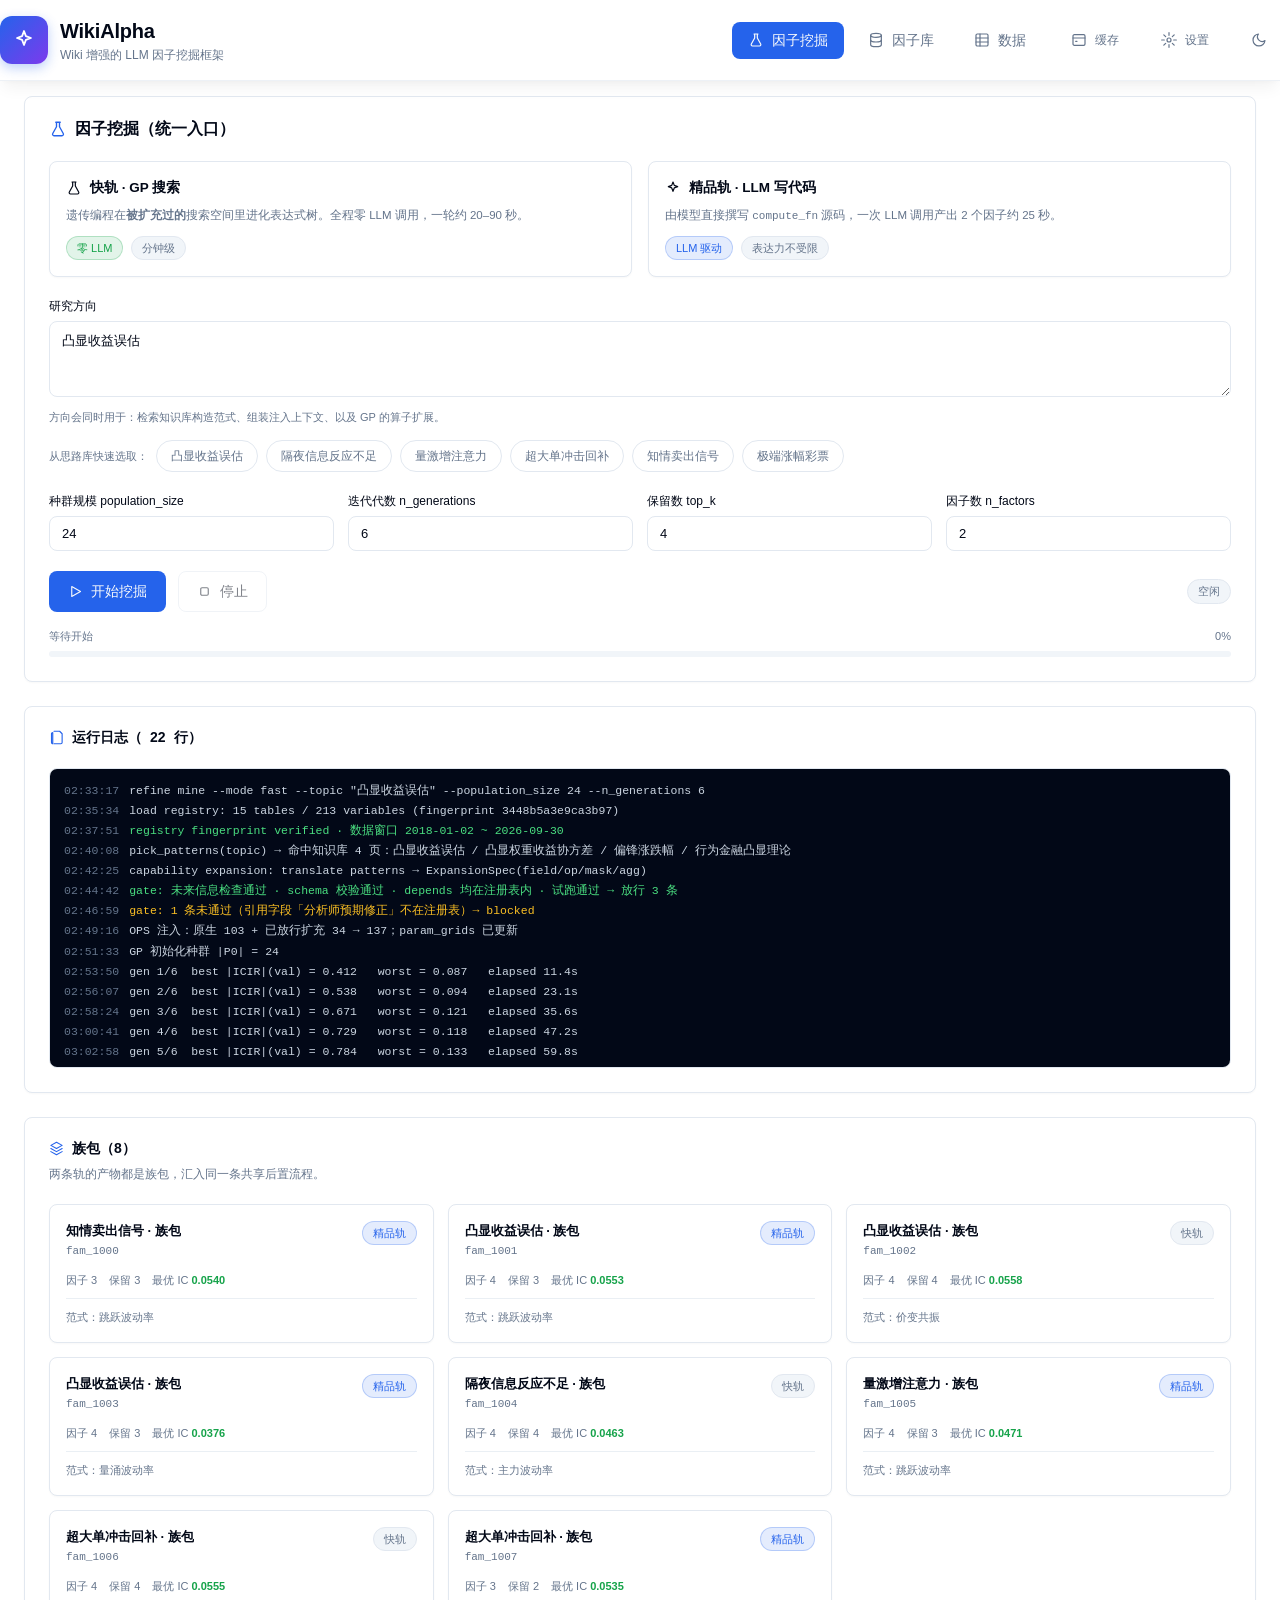
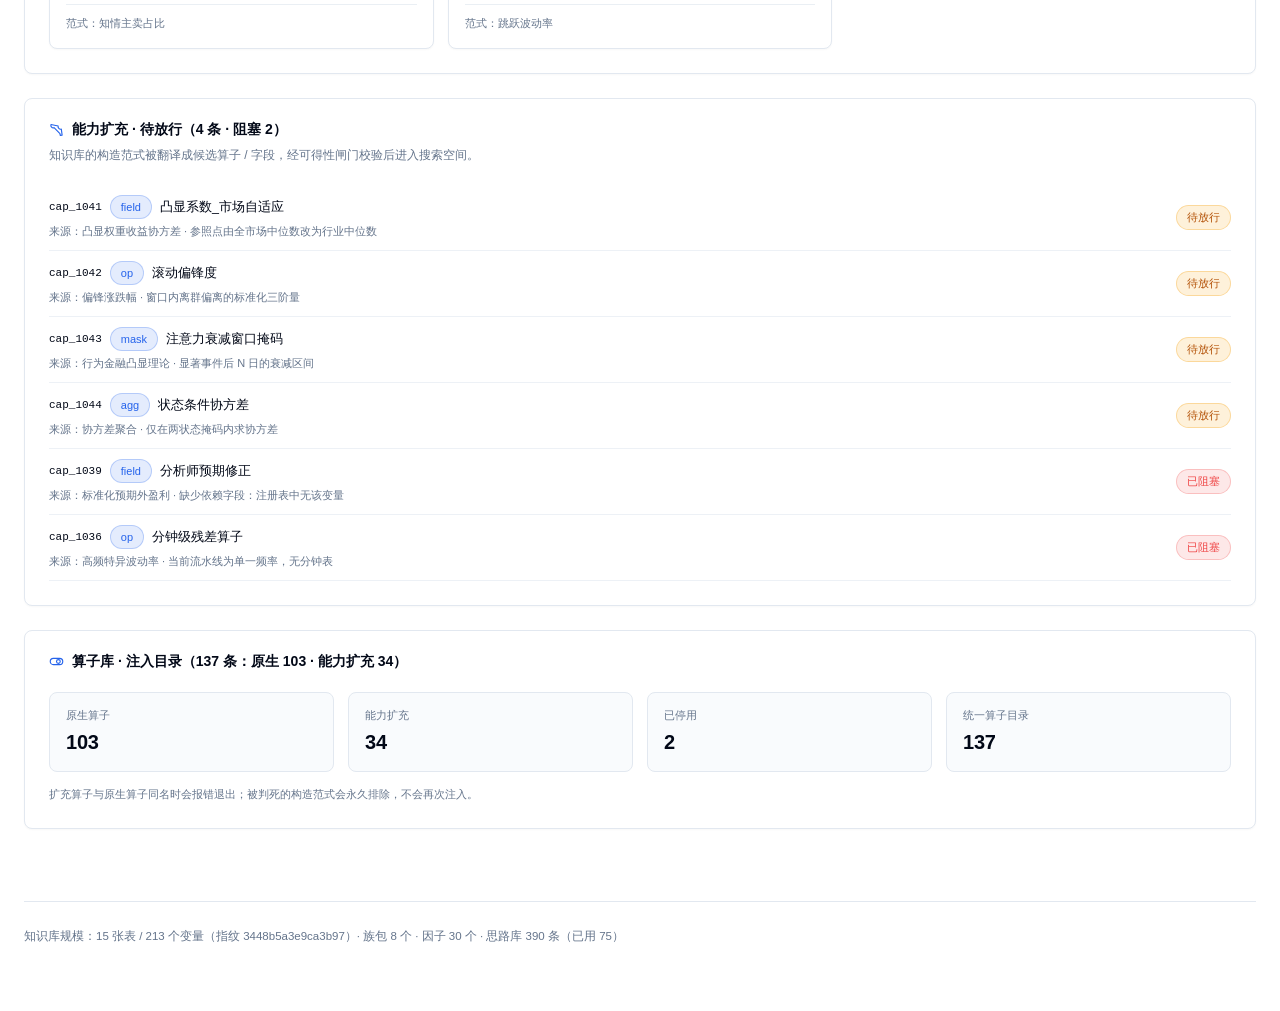
==== index.html @ 6a5f2582 "feat: 因子挖掘系统界面演示（clean-room 重建） - 按设计稿独立重写展示层，零依赖原生 HTML/CSS/JS - 5 个视图：因子挖掘 / 因子库 / 数据 / 单因子详情 / 族包" ====
<!DOCTYPE html>
<html lang="zh-CN">
<head>
  <meta charset="UTF-8" />
  <meta name="viewport" content="width=device-width, initial-scale=1.0" />
  <meta name="robots" content="noindex, nofollow, noarchive" />
  <title>因子挖掘系统 · 界面演示</title>
  <meta name="description" content="量化因子挖掘系统的界面演示（合成数据）" />
  <link rel="stylesheet" href="assets/styles.css" />
  <link rel="icon" href="data:image/svg+xml,%3Csvg xmlns='http://www.w3.org/2000/svg' viewBox='0 0 24 24'%3E%3Cdefs%3E%3ClinearGradient id='g' x1='0' y1='0' x2='1' y2='1'%3E%3Cstop offset='0' stop-color='%233b82f6'/%3E%3Cstop offset='1' stop-color='%237c3aed'/%3E%3C/linearGradient%3E%3C/defs%3E%3Crect width='24' height='24' rx='6' fill='url(%23g)'/%3E%3Cpath d='M12 5l1.6 4.4L18 11l-4.4 1.6L12 17l-1.6-4.4L6 11l4.4-1.6z' fill='white'/%3E%3C/svg%3E" />
</head>
<body>
  <header class="header glass-strong">
    <div class="container header-inner">
      <div class="brand" role="button" tabindex="0" aria-label="回到因子挖掘">
        <div class="brand-logo" aria-hidden="true">
          <svg width="24" height="24" viewBox="0 0 24 24" fill="none" stroke="currentColor"
               stroke-width="1.8" stroke-linecap="round" stroke-linejoin="round">
            <path d="M12 3l1.9 5.1L19 10l-5.1 1.9L12 17l-1.9-5.1L5 10l5.1-1.9z"/>
          </svg>
        </div>
        <div>
          <h1 class="brand-title">WikiAlpha</h1>
          <p class="brand-sub">Wiki 增强的 LLM 因子挖掘框架</p>
        </div>
      </div>

      <div class="header-actions">
        <nav class="nav" aria-label="主导航">
          <button class="nav-item active" data-page="mine" type="button">
            <svg width="16" height="16" viewBox="0 0 24 24" fill="none" stroke="currentColor"
                 stroke-width="1.8" stroke-linecap="round" stroke-linejoin="round" aria-hidden="true">
              <path d="M9 3h6M10 3v6l-5 9a2 2 0 0 0 1.7 3h10.6a2 2 0 0 0 1.7-3l-5-9V3"/>
            </svg>
            <span>因子挖掘</span>
          </button>
          <button class="nav-item" data-page="library" type="button">
            <svg width="16" height="16" viewBox="0 0 24 24" fill="none" stroke="currentColor"
                 stroke-width="1.8" stroke-linecap="round" stroke-linejoin="round" aria-hidden="true">
              <ellipse cx="12" cy="5" rx="8" ry="3"/>
              <path d="M4 5v14c0 1.7 3.6 3 8 3s8-1.3 8-3V5"/>
              <path d="M4 12c0 1.7 3.6 3 8 3s8-1.3 8-3"/>
            </svg>
            <span>因子库</span>
          </button>
          <button class="nav-item" data-page="data" type="button">
            <svg width="16" height="16" viewBox="0 0 24 24" fill="none" stroke="currentColor"
                 stroke-width="1.8" stroke-linecap="round" stroke-linejoin="round" aria-hidden="true">
              <rect x="3" y="3" width="18" height="18" rx="2"/><path d="M3 9h18M3 15h18M9 3v18"/>
            </svg>
            <span>数据</span>
          </button>
        </nav>

        <button class="btn btn-ghost btn-sm" id="cache-btn" type="button" title="缓存库（体积 / 命中率 / 可清理量）">
          <svg width="16" height="16" viewBox="0 0 24 24" fill="none" stroke="currentColor"
               stroke-width="1.8" stroke-linecap="round" stroke-linejoin="round" aria-hidden="true">
            <rect x="3" y="4" width="18" height="16" rx="2"/><path d="M3 9h18M7 14h2"/>
          </svg>
          <span>缓存</span>
        </button>

        <button class="btn btn-ghost btn-sm" id="settings-btn" type="button" title="全局设置（并行 / LLM / 日志）">
          <svg width="16" height="16" viewBox="0 0 24 24" fill="none" stroke="currentColor"
               stroke-width="1.8" stroke-linecap="round" stroke-linejoin="round" aria-hidden="true">
            <circle cx="12" cy="12" r="3"/>
            <path d="M12 1v4M12 19v4M4.2 4.2l2.8 2.8M17 17l2.8 2.8M1 12h4M19 12h4M4.2 19.8L7 17M17 7l2.8-2.8"/>
          </svg>
          <span>设置</span>
        </button>

        <button class="btn btn-ghost btn-sm" id="theme-btn" type="button" title="切换深浅色" aria-label="切换深浅色"></button>
      </div>
    </div>
  </header>

  <main class="main">
    <div class="container" id="app"></div>
  </main>

  <div id="modal" style="display:none"></div>

  <script type="module" src="assets/app.js"></script>
</body>
</html>
---- assets/styles.css ----
/* ==========================================================================
   factor-mining-showcase — 设计系统
   Clean-room 重建：仅按设计稿还原视觉，不含任何原始实现代码。
   色板与 shadcn/ui 默认主题一致（hsl 变量 + 0.5rem 圆角）。
   ========================================================================== */

/* ---------- 设计令牌 ---------- */
:root {
  --background: 0 0% 100%;
  --foreground: 222.2 84% 4.9%;
  --card: 0 0% 100%;
  --card-foreground: 222.2 84% 4.9%;
  --popover: 0 0% 100%;
  --popover-foreground: 222.2 84% 4.9%;
  --primary: 221.2 83.2% 53.3%;
  --primary-foreground: 210 40% 98%;
  --secondary: 210 40% 96.1%;
  --secondary-foreground: 222.2 47.4% 11.2%;
  --muted: 210 40% 96.1%;
  --muted-foreground: 215.4 16.3% 46.9%;
  --accent: 210 40% 96.1%;
  --accent-foreground: 222.2 47.4% 11.2%;
  --destructive: 0 84.2% 60.2%;
  --destructive-foreground: 210 40% 98%;
  --success: 142.1 76.2% 36.3%;
  --success-foreground: 355.7 100% 97.3%;
  --warning: 38 92% 50%;
  --warning-foreground: 48 96% 89%;
  --border: 214.3 31.8% 91.4%;
  --input: 214.3 31.8% 91.4%;
  --ring: 221.2 83.2% 53.3%;
  --radius: 0.5rem;

  /* 图表专用（与主色系协调） */
  --chart-1: 221.2 83.2% 53.3%;
  --chart-2: 262 83% 58%;
  --chart-3: 142.1 76.2% 36.3%;
  --chart-4: 38 92% 50%;
  --chart-5: 0 84.2% 60.2%;
}

.dark {
  --background: 222.2 84% 4.9%;
  --foreground: 210 40% 98%;
  --card: 222.2 84% 4.9%;
  --card-foreground: 210 40% 98%;
  --popover: 222.2 84% 4.9%;
  --popover-foreground: 210 40% 98%;
  --primary: 217.2 91.2% 59.8%;
  --primary-foreground: 222.2 47.4% 11.2%;
  --secondary: 217.2 32.6% 17.5%;
  --secondary-foreground: 210 40% 98%;
  --muted: 217.2 32.6% 17.5%;
  --muted-foreground: 215 20.2% 65.1%;
  --accent: 217.2 32.6% 17.5%;
  --accent-foreground: 210 40% 98%;
  --destructive: 0 62.8% 30.6%;
  --destructive-foreground: 210 40% 98%;
  --success: 142.1 70.6% 45.3%;
  --success-foreground: 144.9 80.4% 10%;
  --warning: 38 92% 50%;
  --warning-foreground: 48 96% 89%;
  --border: 217.2 32.6% 17.5%;
  --input: 217.2 32.6% 17.5%;
  --ring: 224.3 76.3% 48%;
}

/* ---------- 基础 ---------- */
*,
*::before,
*::after {
  box-sizing: border-box;
  border-color: hsl(var(--border));
}

html {
  -webkit-text-size-adjust: 100%;
}

body {
  margin: 0;
  background: hsl(var(--background));
  color: hsl(var(--foreground));
  font-family: ui-sans-serif, -apple-system, BlinkMacSystemFont, "Segoe UI",
    "PingFang SC", "Microsoft YaHei", "Hiragino Sans GB", sans-serif;
  font-size: 14px;
  line-height: 1.5;
  font-feature-settings: "rlig" 1, "calt" 1;
  overflow-x: hidden;
  transition: background-color 0.2s ease, color 0.2s ease;
}

h1, h2, h3, h4, h5, h6 { margin: 0; font-weight: 600; }
p { margin: 0; }
a { color: inherit; text-decoration: none; }
button { font: inherit; cursor: pointer; }
code, pre, .mono { font-family: ui-monospace, "Cascadia Mono", "JetBrains Mono", Consolas, monospace; }

::-webkit-scrollbar { width: 6px; height: 6px; }
::-webkit-scrollbar-track { background: transparent; }
::-webkit-scrollbar-thumb {
  background: hsl(var(--muted-foreground) / 0.2);
  border-radius: 9999px;
}
::-webkit-scrollbar-thumb:hover { background: hsl(var(--muted-foreground) / 0.4); }

/* ---------- 玻璃态 ---------- */
.glass-strong {
  background: hsl(var(--background) / 0.9);
  backdrop-filter: blur(20px);
  -webkit-backdrop-filter: blur(20px);
  border-bottom: 1px solid hsl(var(--border) / 0.6);
  box-shadow: 0 10px 15px -3px rgb(0 0 0 / 0.05), 0 4px 6px -2px rgb(0 0 0 / 0.025);
}

/* ---------- 布局 ---------- */
.container {
  width: 100%;
  max-width: 1400px;
  margin: 0 auto;
  padding: 0 24px;
}

.header {
  position: fixed;
  inset: 0 0 auto 0;
  z-index: 40;
}

.header-inner {
  display: flex;
  align-items: center;
  justify-content: space-between;
  padding: 16px 0;
  gap: 16px;
}

.brand { display: flex; align-items: center; gap: 12px; cursor: pointer; }
.brand:hover { opacity: 0.85; }

.brand-logo {
  display: flex;
  align-items: center;
  justify-content: center;
  width: 48px;
  height: 48px;
  border-radius: 12px;
  background: linear-gradient(135deg, hsl(var(--primary)) 0%, #7c3aed 100%);
  color: #fff;
  box-shadow: 0 4px 12px hsl(var(--primary) / 0.3);
  flex-shrink: 0;
}

.brand-title { font-size: 20px; font-weight: 700; letter-spacing: -0.01em; }
.brand-sub { font-size: 12px; color: hsl(var(--muted-foreground)); }

.header-actions { display: flex; align-items: center; gap: 16px; }
.nav { display: flex; align-items: center; gap: 8px; }

.nav-item {
  display: flex;
  align-items: center;
  gap: 8px;
  padding: 8px 16px;
  border: none;
  border-radius: calc(var(--radius));
  background: transparent;
  color: hsl(var(--muted-foreground));
  font-size: 14px;
  font-weight: 500;
  transition: all 0.15s ease;
}
.nav-item:hover {
  color: hsl(var(--foreground));
  background: hsl(var(--secondary) / 0.5);
}
.nav-item.active {
  background: hsl(var(--primary));
  color: hsl(var(--primary-foreground));
}

.main { padding-top: 96px; padding-bottom: 64px; }

/* ---------- 卡片 ---------- */
.card {
  border: 1px solid hsl(var(--border));
  border-radius: var(--radius);
  background: hsl(var(--card));
  box-shadow: 0 1px 2px rgb(0 0 0 / 0.03);
  transition: all 0.3s ease;
}
.card-hover:hover {
  transform: translateY(-2px);
  box-shadow: 0 4px 12px rgb(0 0 0 / 0.06);
}

.card-header { padding: 20px 24px 0; }
.card-title {
  display: flex;
  align-items: center;
  gap: 8px;
  font-size: 16px;
  font-weight: 600;
}
.card-title-sm { font-size: 14px; }
.card-title .icon { color: hsl(var(--primary)); }
.card-meta { font-size: 11px; font-weight: 400; color: hsl(var(--muted-foreground)); }
.card-content { padding: 20px 24px 24px; }
.card-desc { font-size: 12px; color: hsl(var(--muted-foreground)); margin-top: 6px; line-height: 1.6; }

/* ---------- 栅格 ---------- */
.grid { display: grid; gap: 24px; }
.grid-2 { grid-template-columns: repeat(2, minmax(0, 1fr)); }
.grid-3 { grid-template-columns: repeat(3, minmax(0, 1fr)); }
.grid-4 { grid-template-columns: repeat(4, minmax(0, 1fr)); }
.stack { display: flex; flex-direction: column; }
.stack-2 { gap: 8px; }
.stack-3 { gap: 12px; }
.stack-4 { gap: 16px; }
.stack-6 { gap: 24px; }
.row { display: flex; align-items: center; }
.row-between { justify-content: space-between; }
.row-gap-2 { gap: 8px; }
.row-gap-3 { gap: 12px; }
.row-wrap { flex-wrap: wrap; }
.ml-auto { margin-left: auto; }

/* ---------- 按钮 ---------- */
.btn {
  display: inline-flex;
  align-items: center;
  justify-content: center;
  gap: 8px;
  padding: 9px 18px;
  border: 1px solid transparent;
  border-radius: calc(var(--radius));
  background: hsl(var(--primary));
  color: hsl(var(--primary-foreground));
  font-size: 14px;
  font-weight: 500;
  white-space: nowrap;
  transition: all 0.15s ease;
}
.btn:hover:not(:disabled) { background: hsl(var(--primary) / 0.9); }
.btn:disabled { opacity: 0.5; cursor: not-allowed; }

.btn-outline {
  background: transparent;
  border-color: hsl(var(--border));
  color: hsl(var(--foreground));
}
.btn-outline:hover:not(:disabled) { background: hsl(var(--secondary) / 0.6); }

.btn-ghost { background: transparent; color: hsl(var(--muted-foreground)); }
.btn-ghost:hover:not(:disabled) {
  background: hsl(var(--secondary) / 0.5);
  color: hsl(var(--foreground));
}

.btn-sm { padding: 6px 12px; font-size: 12px; }

/* ---------- 徽章 / chip ---------- */
.badge {
  display: inline-flex;
  align-items: center;
  gap: 4px;
  padding: 3px 10px;
  border-radius: 9999px;
  font-size: 11px;
  font-weight: 500;
  border: 1px solid transparent;
  white-space: nowrap;
}
.badge-primary { background: hsl(var(--primary) / 0.12); color: hsl(var(--primary)); border-color: hsl(var(--primary) / 0.25); }
.badge-success { background: hsl(var(--success) / 0.12); color: hsl(var(--success)); border-color: hsl(var(--success) / 0.25); }
.badge-warning { background: hsl(var(--warning) / 0.15); color: #b45309; border-color: hsl(var(--warning) / 0.3); }
.badge-destructive { background: hsl(var(--destructive) / 0.12); color: hsl(var(--destructive)); border-color: hsl(var(--destructive) / 0.25); }
.badge-muted { background: hsl(var(--muted)); color: hsl(var(--muted-foreground)); border-color: hsl(var(--border)); }

.chips { display: flex; align-items: center; gap: 8px; flex-wrap: wrap; }
.chip {
  display: inline-flex;
  align-items: center;
  gap: 6px;
  padding: 6px 14px;
  border-radius: 9999px;
  border: 1px solid hsl(var(--border));
  background: transparent;
  color: hsl(var(--muted-foreground));
  font-size: 12px;
  font-weight: 500;
  transition: all 0.15s ease;
}
.chip:hover { background: hsl(var(--secondary) / 0.6); color: hsl(var(--foreground)); }
.chip.active {
  background: hsl(var(--primary));
  border-color: hsl(var(--primary));
  color: hsl(var(--primary-foreground));
}
.chip .count { opacity: 0.7; font-variant-numeric: tabular-nums; }

/* ---------- 表单 ---------- */
.input, .textarea, .select {
  width: 100%;
  padding: 9px 12px;
  border: 1px solid hsl(var(--input));
  border-radius: calc(var(--radius));
  background: hsl(var(--background));
  color: hsl(var(--foreground));
  font-size: 13px;
  font-family: inherit;
  transition: border-color 0.15s ease, box-shadow 0.15s ease;
}
.input:focus, .textarea:focus, .select:focus {
  outline: none;
  border-color: hsl(var(--ring));
  box-shadow: 0 0 0 3px hsl(var(--ring) / 0.15);
}
.textarea { resize: vertical; min-height: 76px; line-height: 1.6; }
.input::placeholder, .textarea::placeholder { color: hsl(var(--muted-foreground) / 0.8); }

.field-label { display: block; font-size: 12px; font-weight: 500; margin-bottom: 6px; }
.field-hint { font-size: 11px; color: hsl(var(--muted-foreground)); margin-top: 6px; line-height: 1.6; }

/* ---------- 分段控件 ---------- */
.segmented {
  display: inline-flex;
  padding: 3px;
  border-radius: calc(var(--radius));
  background: hsl(var(--muted));
  gap: 2px;
}
.segment {
  border: none;
  background: transparent;
  color: hsl(var(--muted-foreground));
  padding: 7px 16px;
  border-radius: calc(var(--radius) - 2px);
  font-size: 13px;
  font-weight: 500;
  transition: all 0.15s ease;
}
.segment.active {
  background: hsl(var(--background));
  color: hsl(var(--foreground));
  box-shadow: 0 1px 2px rgb(0 0 0 / 0.08);
}

/* ---------- 表格 ---------- */
.table-wrap {
  border: 1px solid hsl(var(--border));
  border-radius: var(--radius);
  overflow: auto;
  max-height: 520px;
}
table.data {
  width: 100%;
  border-collapse: separate;
  border-spacing: 0;
  font-size: 12px;
}
table.data thead th {
  position: sticky;
  top: 0;
  z-index: 1;
  background: hsl(var(--muted));
  color: hsl(var(--muted-foreground));
  font-weight: 600;
  text-align: left;
  padding: 10px 12px;
  white-space: nowrap;
  border-bottom: 1px solid hsl(var(--border));
}
table.data tbody td {
  padding: 9px 12px;
  border-bottom: 1px solid hsl(var(--border) / 0.6);
  white-space: nowrap;
}
table.data tbody tr:last-child td { border-bottom: none; }
table.data tbody tr:hover { background: hsl(var(--secondary) / 0.4); }
table.data tbody tr.clickable { cursor: pointer; }
.num { text-align: right; font-variant-numeric: tabular-nums; }
.mono-sm { font-family: ui-monospace, Consolas, monospace; font-size: 11px; }

/* ---------- 键值列表 ---------- */
.kv { display: grid; gap: 12px; }
.kv-item .kv-label { font-size: 11px; color: hsl(var(--muted-foreground)); }
.kv-item .kv-value { font-size: 13px; font-weight: 500; margin-top: 2px; word-break: break-all; }

/* ---------- 指标块 ---------- */
.metric {
  padding: 14px 16px;
  border: 1px solid hsl(var(--border));
  border-radius: var(--radius);
  background: hsl(var(--muted) / 0.4);
}
.metric-label { font-size: 11px; color: hsl(var(--muted-foreground)); }
.metric-value {
  font-size: 20px;
  font-weight: 700;
  margin-top: 4px;
  font-variant-numeric: tabular-nums;
  letter-spacing: -0.01em;
}

/* ---------- 进度条 ---------- */
.progress {
  height: 6px;
  border-radius: 9999px;
  background: hsl(var(--muted));
  overflow: hidden;
}
.progress-bar {
  height: 100%;
  border-radius: 9999px;
  background: linear-gradient(90deg, #3b82f6, #8b5cf6, #ec4899);
  background-size: 200% 100%;
  animation: gradient-shift 2s ease infinite;
  transition: width 0.4s ease;
}
@keyframes gradient-shift {
  0%, 100% { background-position: 0% 0%; }
  50% { background-position: 100% 0%; }
}

/* ---------- 日志面板 ---------- */
.log-panel {
  max-height: 300px;
  overflow: auto;
  border: 1px solid hsl(var(--border));
  border-radius: var(--radius);
  background: hsl(222.2 84% 4.9%);
  padding: 12px 14px;
  font-family: ui-monospace, Consolas, monospace;
  font-size: 11.5px;
  line-height: 1.75;
}
.log-line { display: flex; gap: 10px; white-space: pre-wrap; word-break: break-all; }
.log-time { color: #64748b; flex-shrink: 0; }
.log-info { color: #cbd5e1; }
.log-ok { color: #4ade80; }
.log-warn { color: #fbbf24; }
.log-err { color: #f87171; }
.log-dim { color: #64748b; }

/* ---------- 代码块 ---------- */
.code-block {
  margin: 0;
  padding: 14px 16px;
  border: 1px solid hsl(var(--border));
  border-radius: var(--radius);
  background: hsl(var(--muted) / 0.5);
  overflow: auto;
  max-height: 340px;
  font-size: 11.5px;
  line-height: 1.7;
  white-space: pre;
  tab-size: 2;
}

/* ---------- 图表 ---------- */
.chart { width: 100%; height: auto; display: block; overflow: visible; }
.chart-grid { stroke: hsl(var(--border)); stroke-width: 1; }
.chart-axis { stroke: hsl(var(--border)); stroke-width: 1; }
.chart-tick { fill: hsl(var(--muted-foreground)); font-size: 10px; }
.chart-legend { display: flex; gap: 16px; flex-wrap: wrap; font-size: 11px; color: hsl(var(--muted-foreground)); }
.chart-legend-item { display: flex; align-items: center; gap: 6px; }
.chart-legend-swatch { width: 10px; height: 3px; border-radius: 9999px; }

/* ---------- 提示条 ---------- */
.notice {
  display: flex;
  gap: 10px;
  padding: 12px 14px;
  border-radius: var(--radius);
  font-size: 12px;
  line-height: 1.65;
}
.notice-info {
  border: 1px solid hsl(var(--primary) / 0.25);
  background: hsl(var(--primary) / 0.07);
  color: hsl(var(--foreground));
}
.notice-warn {
  border: 1px solid hsl(var(--warning) / 0.35);
  background: hsl(var(--warning) / 0.1);
}
.notice-warn .notice-icon { color: #b45309; }
.notice-icon { flex-shrink: 0; margin-top: 1px; }

/* 空态 */
.empty {
  padding: 48px 24px;
  text-align: center;
  color: hsl(var(--muted-foreground));
  font-size: 13px;
}

/* 分隔线 */
.divider { height: 1px; background: hsl(var(--border)); border: none; margin: 0; }

/* ---------- 动画 ---------- */
@keyframes fade-in-up {
  0% { opacity: 0; transform: translateY(12px); }
  100% { opacity: 1; transform: translateY(0); }
}
.animate-in { animation: fade-in-up 0.35s ease-out both; }

@keyframes spin { to { transform: rotate(360deg); } }
.spin { animation: spin 1s linear infinite; }

@keyframes pulse-soft {
  0%, 100% { opacity: 1; }
  50% { opacity: 0.45; }
}
.pulse-soft { animation: pulse-soft 2s ease-in-out infinite; }

/* ---------- 弹层 ---------- */
#modal { position: fixed; inset: 0; z-index: 60; }
.modal-backdrop {
  position: absolute;
  inset: 0;
  background: rgb(15 23 42 / 0.45);
  backdrop-filter: blur(2px);
}
.modal-panel {
  position: relative;
  max-width: 620px;
  margin: 10vh auto 0;
  border: 1px solid hsl(var(--border));
  border-radius: var(--radius);
  background: hsl(var(--card));
  box-shadow: 0 24px 48px -12px rgb(0 0 0 / 0.25);
}
@media (max-width: 720px) {
  .modal-panel { margin: 6vh 12px 0; }
}

/* ---------- 页脚（演示标注） ---------- */
.demo-footer {
  border-top: 1px solid hsl(var(--border));
  margin-top: 48px;
  padding: 24px 0 0;
  font-size: 11.5px;
  color: hsl(var(--muted-foreground));
  line-height: 1.8;
}

/* ---------- 响应式 ---------- */
@media (max-width: 1024px) {
  .grid-4 { grid-template-columns: repeat(2, minmax(0, 1fr)); }
  .grid-3 { grid-template-columns: repeat(2, minmax(0, 1fr)); }
}
@media (max-width: 720px) {
  .container { padding: 0 16px; }
  .grid-2, .grid-3, .grid-4 { grid-template-columns: minmax(0, 1fr); }
  .brand-sub { display: none; }
  .nav-item span { display: none; }
  .nav-item { padding: 8px 12px; }
  .card-header { padding: 16px 16px 0; }
  .card-content { padding: 16px; }
  .main { padding-top: 84px; }
}

@media (prefers-reduced-motion: reduce) {
  *, *::before, *::after {
    animation-duration: 0.01ms !important;
    animation-iteration-count: 1 !important;
    transition-duration: 0.01ms !important;
  }
}
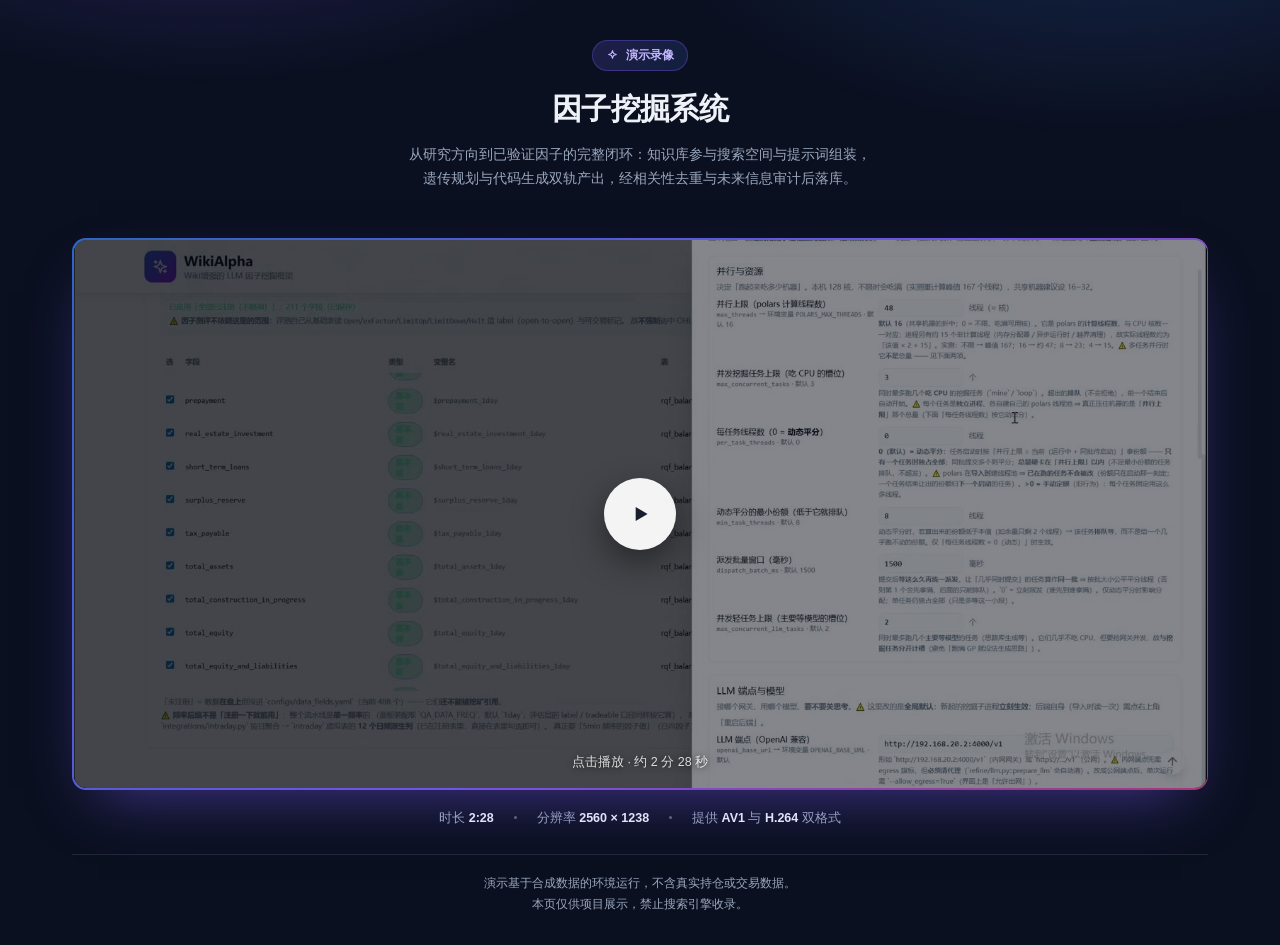
==== commit 76ebcfd1: "feat: 站点改为只放演示录像 - 移除原静态界面演示（assets/），首页改为视频播放页 - 视频：原 58.88 MiB 音轨为数字静音，替换为 BGM（1.5s 淡入/2s 淡出，归一 -1" ====
--- a/index.html
+++ b/index.html
@@ -1,85 +1,318 @@
 <!DOCTYPE html>
 <html lang="zh-CN">
 <head>
-  <meta charset="UTF-8" />
-  <meta name="viewport" content="width=device-width, initial-scale=1.0" />
-  <meta name="robots" content="noindex, nofollow, noarchive" />
-  <title>因子挖掘系统 · 界面演示</title>
-  <meta name="description" content="量化因子挖掘系统的界面演示（合成数据）" />
-  <link rel="stylesheet" href="assets/styles.css" />
-  <link rel="icon" href="data:image/svg+xml,%3Csvg xmlns='http://www.w3.org/2000/svg' viewBox='0 0 24 24'%3E%3Cdefs%3E%3ClinearGradient id='g' x1='0' y1='0' x2='1' y2='1'%3E%3Cstop offset='0' stop-color='%233b82f6'/%3E%3Cstop offset='1' stop-color='%237c3aed'/%3E%3C/linearGradient%3E%3C/defs%3E%3Crect width='24' height='24' rx='6' fill='url(%23g)'/%3E%3Cpath d='M12 5l1.6 4.4L18 11l-4.4 1.6L12 17l-1.6-4.4L6 11l4.4-1.6z' fill='white'/%3E%3C/svg%3E" />
+<meta charset="UTF-8" />
+<meta name="viewport" content="width=device-width, initial-scale=1.0, viewport-fit=cover" />
+<meta name="robots" content="noindex, nofollow, noarchive" />
+<meta name="color-scheme" content="dark light" />
+<title>因子挖掘系统 · 演示录像</title>
+<meta name="description" content="量化因子挖掘系统演示录像" />
+<link rel="icon" href="data:image/svg+xml,%3Csvg xmlns='http://www.w3.org/2000/svg' viewBox='0 0 24 24'%3E%3Cdefs%3E%3ClinearGradient id='g' x1='0' y1='0' x2='1' y2='1'%3E%3Cstop offset='0' stop-color='%233b82f6'/%3E%3Cstop offset='1' stop-color='%237c3aed'/%3E%3C/linearGradient%3E%3C/defs%3E%3Crect width='24' height='24' rx='6' fill='url(%23g)'/%3E%3Cpath d='M10 8.5l6 3.5-6 3.5z' fill='white'/%3E%3C/svg%3E" />
+<style>
+  *, *::before, *::after { box-sizing: border-box; }
+
+  :root {
+    --bg: #0b1020;
+    --bg-2: #131a30;
+    --fg: #eef2f8;
+    --muted: #9aa7bd;
+    --accent: #7c5cff;
+    --accent-2: #3b82f6;
+    --border: rgba(255, 255, 255, 0.1);
+    --radius: 14px;
+  }
+
+  html, body { height: 100%; }
+
+  body {
+    margin: 0;
+    background: var(--bg);
+    color: var(--fg);
+    font-family: ui-sans-serif, -apple-system, BlinkMacSystemFont, "Segoe UI",
+      "PingFang SC", "Microsoft YaHei", "Hiragino Sans GB", sans-serif;
+    font-size: 15px;
+    line-height: 1.6;
+    -webkit-font-smoothing: antialiased;
+    display: flex;
+    flex-direction: column;
+    min-height: 100dvh;
+    overflow-x: hidden;
+  }
+
+  /* 背景光晕 */
+  body::before {
+    content: "";
+    position: fixed;
+    inset: -20% -10% auto -10%;
+    height: 70vh;
+    background:
+      radial-gradient(45% 60% at 22% 0%, rgba(124, 92, 255, 0.28), transparent 70%),
+      radial-gradient(45% 60% at 80% 8%, rgba(59, 130, 246, 0.22), transparent 70%);
+    pointer-events: none;
+    z-index: 0;
+  }
+
+  .wrap {
+    position: relative;
+    z-index: 1;
+    width: 100%;
+    max-width: 1180px;
+    margin: 0 auto;
+    padding: 40px 22px 30px;
+    flex: 1;
+    display: flex;
+    flex-direction: column;
+    justify-content: center;
+  }
+
+  header { margin-bottom: 22px; text-align: center; }
+
+  .eyebrow {
+    display: inline-flex;
+    align-items: center;
+    gap: 7px;
+    padding: 5px 13px;
+    border-radius: 999px;
+    margin-bottom: 14px;
+    background: linear-gradient(135deg, rgba(124, 92, 255, 0.18), rgba(59, 130, 246, 0.14));
+    border: 1px solid rgba(124, 92, 255, 0.34);
+    color: #c3b6ff;
+    font-size: 12px;
+    font-weight: 600;
+    letter-spacing: 0.02em;
+  }
+
+  h1 {
+    margin: 0;
+    font-size: clamp(21px, 3.2vw, 30px);
+    font-weight: 700;
+    letter-spacing: -0.02em;
+  }
+
+  .sub {
+    margin: 10px auto 0;
+    max-width: 62ch;
+    color: var(--muted);
+    font-size: 13.5px;
+    line-height: 1.75;
+  }
+
+  /* 播放器 */
+  .player {
+    position: relative;
+    margin: 26px auto 0;
+    width: 100%;
+    border-radius: var(--radius);
+    padding: 1.5px;
+    background: linear-gradient(135deg, rgba(59, 130, 246, 0.75), rgba(124, 92, 255, 0.9) 55%, rgba(236, 72, 153, 0.7));
+    box-shadow: 0 26px 60px -26px rgba(124, 92, 255, 0.55);
+  }
+
+  .player-inner {
+    position: relative;
+    border-radius: calc(var(--radius) - 1px);
+    background: #000;
+    overflow: hidden;
+  }
+
+  video {
+    display: block;
+    width: 100%;
+    height: auto;
+    max-height: 74vh;
+    background: #000;
+    vertical-align: middle;
+  }
+
+  /* 海报层：点击后才加载视频，省流量 */
+  .poster {
+    position: absolute;
+    inset: 0;
+    display: flex;
+    align-items: center;
+    justify-content: center;
+    background: #080c17;
+    cursor: pointer;
+    border: none;
+    padding: 0;
+    width: 100%;
+    height: 100%;
+    color: inherit;
+    font: inherit;
+  }
+
+  .poster img {
+    position: absolute;
+    inset: 0;
+    width: 100%;
+    height: 100%;
+    object-fit: cover;
+    opacity: 0.5;
+  }
+
+  .poster[hidden] { display: none; }
+
+  .play-btn {
+    position: relative;
+    display: flex;
+    align-items: center;
+    justify-content: center;
+    width: 72px;
+    height: 72px;
+    border-radius: 50%;
+    background: rgba(255, 255, 255, 0.94);
+    color: #1a1f2e;
+    box-shadow: 0 12px 34px rgba(0, 0, 0, 0.45);
+    transition: transform 0.18s ease, box-shadow 0.18s ease;
+  }
+
+  .poster:hover .play-btn { transform: scale(1.08); box-shadow: 0 16px 42px rgba(0, 0, 0, 0.55); }
+  .poster:focus-visible .play-btn { outline: 3px solid var(--accent); outline-offset: 4px; }
+
+  .poster-hint {
+    position: absolute;
+    left: 0;
+    right: 0;
+    bottom: 16px;
+    text-align: center;
+    font-size: 12.5px;
+    color: rgba(255, 255, 255, 0.82);
+    text-shadow: 0 1px 6px rgba(0, 0, 0, 0.7);
+  }
+
+  /* 元信息 */
+  .meta {
+    display: flex;
+    flex-wrap: wrap;
+    justify-content: center;
+    gap: 10px 20px;
+    margin-top: 18px;
+    color: var(--muted);
+    font-size: 12.5px;
+  }
+
+  .meta b { color: var(--fg); font-weight: 600; }
+
+  .meta .dot {
+    width: 3px;
+    height: 3px;
+    border-radius: 50%;
+    background: currentColor;
+    opacity: 0.55;
+    align-self: center;
+  }
+
+  footer {
+    margin-top: 26px;
+    padding-top: 18px;
+    border-top: 1px solid var(--border);
+    text-align: center;
+    color: var(--muted);
+    font-size: 11.5px;
+    line-height: 1.85;
+  }
+
+  code {
+    font-family: ui-monospace, "Cascadia Mono", Consolas, monospace;
+    background: rgba(255, 255, 255, 0.08);
+    padding: 1.5px 6px;
+    border-radius: 4px;
+    font-size: 0.94em;
+  }
+
+  @media (max-width: 640px) {
+    .wrap { padding: 26px 14px 22px; }
+    video { max-height: 56vh; }
+    .play-btn { width: 60px; height: 60px; }
+    header { margin-bottom: 16px; }
+  }
+
+  @media (prefers-reduced-motion: reduce) {
+    * { transition-duration: 0.01ms !important; }
+  }
+</style>
 </head>
 <body>
-  <header class="header glass-strong">
-    <div class="container header-inner">
-      <div class="brand" role="button" tabindex="0" aria-label="回到因子挖掘">
-        <div class="brand-logo" aria-hidden="true">
-          <svg width="24" height="24" viewBox="0 0 24 24" fill="none" stroke="currentColor"
-               stroke-width="1.8" stroke-linecap="round" stroke-linejoin="round">
-            <path d="M12 3l1.9 5.1L19 10l-5.1 1.9L12 17l-1.9-5.1L5 10l5.1-1.9z"/>
-          </svg>
-        </div>
-        <div>
-          <h1 class="brand-title">WikiAlpha</h1>
-          <p class="brand-sub">Wiki 增强的 LLM 因子挖掘框架</p>
-        </div>
-      </div>
-
-      <div class="header-actions">
-        <nav class="nav" aria-label="主导航">
-          <button class="nav-item active" data-page="mine" type="button">
-            <svg width="16" height="16" viewBox="0 0 24 24" fill="none" stroke="currentColor"
-                 stroke-width="1.8" stroke-linecap="round" stroke-linejoin="round" aria-hidden="true">
-              <path d="M9 3h6M10 3v6l-5 9a2 2 0 0 0 1.7 3h10.6a2 2 0 0 0 1.7-3l-5-9V3"/>
+  <div class="wrap">
+    <header>
+      <span class="eyebrow">
+        <svg width="13" height="13" viewBox="0 0 24 24" fill="none" stroke="currentColor"
+             stroke-width="2" stroke-linecap="round" stroke-linejoin="round" aria-hidden="true">
+          <path d="M12 3l1.9 5.1L19 10l-5.1 1.9L12 17l-1.9-5.1L5 10l5.1-1.9z"/>
+        </svg>
+        演示录像
+      </span>
+      <h1>因子挖掘系统</h1>
+      <p class="sub">
+        从研究方向到已验证因子的完整闭环：知识库参与搜索空间与提示词组装，
+        遗传规划与代码生成双轨产出，经相关性去重与未来信息审计后落库。
+      </p>
+    </header>
+
+    <div class="player">
+      <div class="player-inner">
+        <video id="v" controls preload="none" playsinline
+               poster="media/poster.jpg" width="2560" height="1238">
+          <!-- 优先 AV1（体积更小、保留原分辨率），不支持时回落到 H.264 -->
+          <source src="media/av1.mp4" type="video/mp4" />
+          <source src="media/h264.mp4" type="video/mp4" />
+          你的浏览器不支持 HTML5 视频，请
+          <a href="media/h264.mp4">下载观看</a>。
+        </video>
+
+        <button class="poster" id="poster" type="button" aria-label="播放演示录像">
+          <img src="media/poster.jpg" alt="" />
+          <span class="play-btn">
+            <svg width="26" height="26" viewBox="0 0 24 24" fill="currentColor" aria-hidden="true">
+              <path d="M8 5.5v13l11-6.5z"/>
             </svg>
-            <span>因子挖掘</span>
-          </button>
-          <button class="nav-item" data-page="library" type="button">
-            <svg width="16" height="16" viewBox="0 0 24 24" fill="none" stroke="currentColor"
-                 stroke-width="1.8" stroke-linecap="round" stroke-linejoin="round" aria-hidden="true">
-              <ellipse cx="12" cy="5" rx="8" ry="3"/>
-              <path d="M4 5v14c0 1.7 3.6 3 8 3s8-1.3 8-3V5"/>
-              <path d="M4 12c0 1.7 3.6 3 8 3s8-1.3 8-3"/>
-            </svg>
-            <span>因子库</span>
-          </button>
-          <button class="nav-item" data-page="data" type="button">
-            <svg width="16" height="16" viewBox="0 0 24 24" fill="none" stroke="currentColor"
-                 stroke-width="1.8" stroke-linecap="round" stroke-linejoin="round" aria-hidden="true">
-              <rect x="3" y="3" width="18" height="18" rx="2"/><path d="M3 9h18M3 15h18M9 3v18"/>
-            </svg>
-            <span>数据</span>
-          </button>
-        </nav>
-
-        <button class="btn btn-ghost btn-sm" id="cache-btn" type="button" title="缓存库（体积 / 命中率 / 可清理量）">
-          <svg width="16" height="16" viewBox="0 0 24 24" fill="none" stroke="currentColor"
-               stroke-width="1.8" stroke-linecap="round" stroke-linejoin="round" aria-hidden="true">
-            <rect x="3" y="4" width="18" height="16" rx="2"/><path d="M3 9h18M7 14h2"/>
-          </svg>
-          <span>缓存</span>
+          </span>
+          <span class="poster-hint">点击播放 · 约 2 分 28 秒</span>
         </button>
-
-        <button class="btn btn-ghost btn-sm" id="settings-btn" type="button" title="全局设置（并行 / LLM / 日志）">
-          <svg width="16" height="16" viewBox="0 0 24 24" fill="none" stroke="currentColor"
-               stroke-width="1.8" stroke-linecap="round" stroke-linejoin="round" aria-hidden="true">
-            <circle cx="12" cy="12" r="3"/>
-            <path d="M12 1v4M12 19v4M4.2 4.2l2.8 2.8M17 17l2.8 2.8M1 12h4M19 12h4M4.2 19.8L7 17M17 7l2.8-2.8"/>
-          </svg>
-          <span>设置</span>
-        </button>
-
-        <button class="btn btn-ghost btn-sm" id="theme-btn" type="button" title="切换深浅色" aria-label="切换深浅色"></button>
       </div>
     </div>
-  </header>
-
-  <main class="main">
-    <div class="container" id="app"></div>
-  </main>
-
-  <div id="modal" style="display:none"></div>
-
-  <script type="module" src="assets/app.js"></script>
+
+    <div class="meta">
+      <span>时长 <b>2:28</b></span>
+      <span class="dot"></span>
+      <span>分辨率 <b>2560 × 1238</b></span>
+      <span class="dot"></span>
+      <span>提供 <b>AV1</b> 与 <b>H.264</b> 双格式</span>
+    </div>
+
+    <footer>
+      演示基于合成数据的环境运行，不含真实持仓或交易数据。<br />
+      本页仅供项目展示，禁止搜索引擎收录。
+    </footer>
+  </div>
+
+  <script>
+    (function () {
+      var v = document.getElementById('v');
+      var poster = document.getElementById('poster');
+
+      function play() {
+        poster.hidden = true;
+        v.play().catch(function () {
+          // 若浏览器拒绝自动播放，回退到原生控件让用户手动点
+          v.controls = true;
+          poster.hidden = true;
+        });
+      }
+
+      poster.addEventListener('click', play);
+
+      // 视频播完回到海报态
+      v.addEventListener('ended', function () {
+        poster.hidden = false;
+        v.currentTime = 0;
+      });
+
+      // 键盘可达：焦点在海报上时回车/空格播放
+      poster.addEventListener('keydown', function (e) {
+        if (e.key === 'Enter' || e.key === ' ') { e.preventDefault(); play(); }
+      });
+    })();
+  </script>
 </body>
 </html>
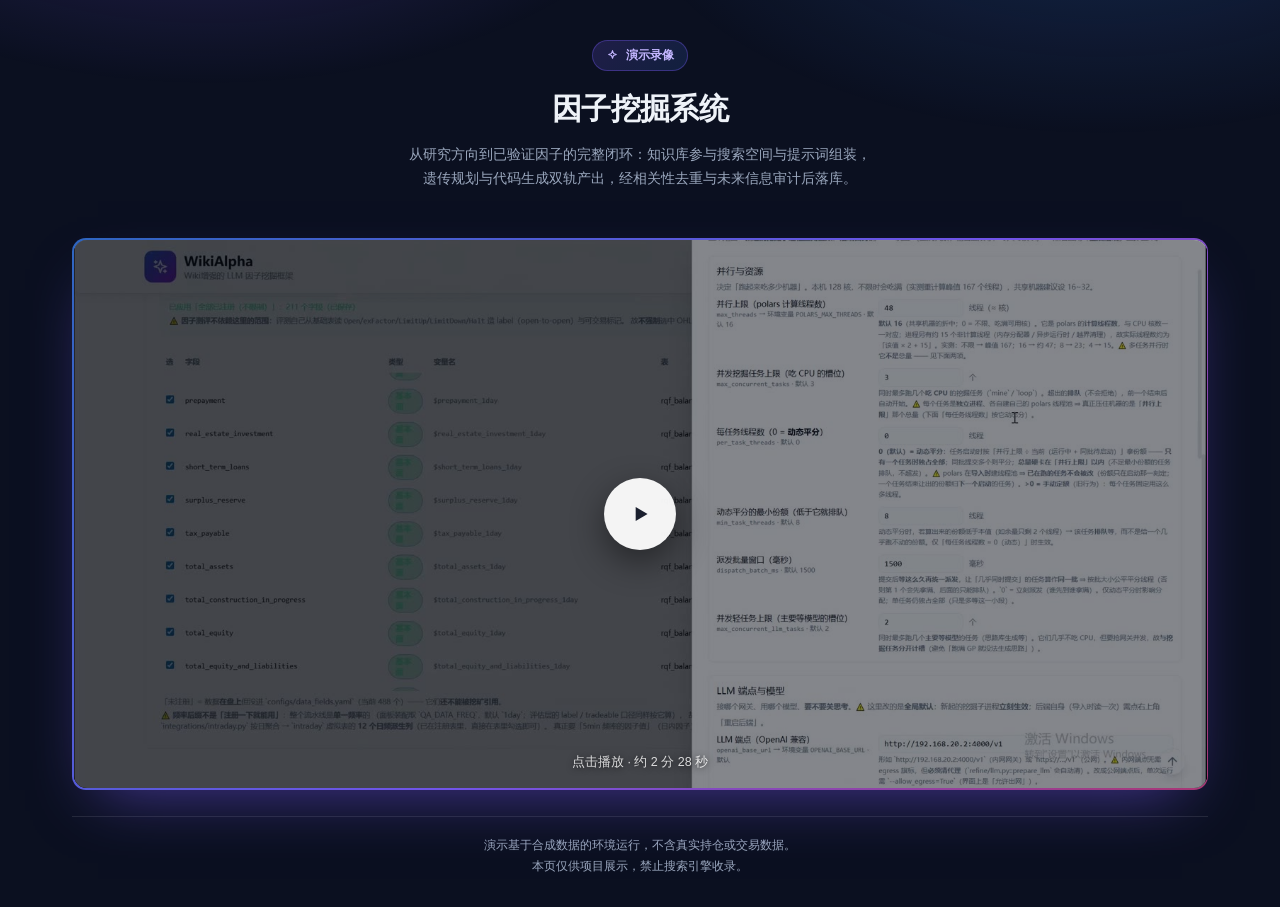
==== commit 8e7a7177: "style: 移除页面上的时长/分辨率/双格式元信息 按需求精简，同时清理不再使用的 .meta 样式。  Co-authored-by: Cursor <cursoragent@cursor.com" ====
--- a/index.html
+++ b/index.html
@@ -178,28 +178,6 @@
     font-size: 12.5px;
     color: rgba(255, 255, 255, 0.82);
     text-shadow: 0 1px 6px rgba(0, 0, 0, 0.7);
-  }
-
-  /* 元信息 */
-  .meta {
-    display: flex;
-    flex-wrap: wrap;
-    justify-content: center;
-    gap: 10px 20px;
-    margin-top: 18px;
-    color: var(--muted);
-    font-size: 12.5px;
-  }
-
-  .meta b { color: var(--fg); font-weight: 600; }
-
-  .meta .dot {
-    width: 3px;
-    height: 3px;
-    border-radius: 50%;
-    background: currentColor;
-    opacity: 0.55;
-    align-self: center;
   }
 
   footer {
@@ -272,14 +250,6 @@
       </div>
     </div>
 
-    <div class="meta">
-      <span>时长 <b>2:28</b></span>
-      <span class="dot"></span>
-      <span>分辨率 <b>2560 × 1238</b></span>
-      <span class="dot"></span>
-      <span>提供 <b>AV1</b> 与 <b>H.264</b> 双格式</span>
-    </div>
-
     <footer>
       演示基于合成数据的环境运行，不含真实持仓或交易数据。<br />
       本页仅供项目展示，禁止搜索引擎收录。
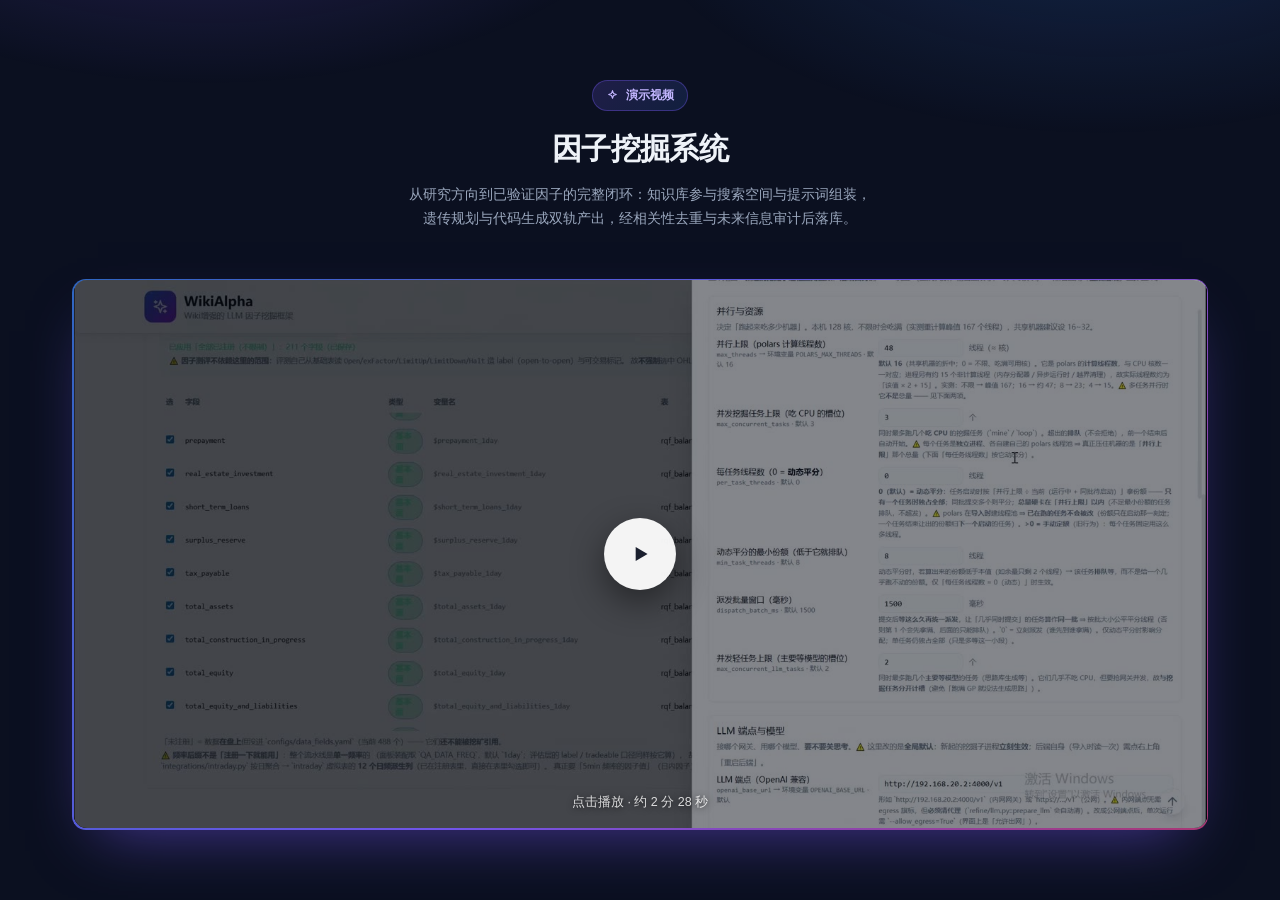
==== commit 2451ecaa: "style: 移除页脚并把「演示录像」统一为「演示视频」 - 删除页脚两行说明（合成数据声明 / 禁止收录声明） - 同步更新 title、meta description、aria-label 与 " ====
--- a/index.html
+++ b/index.html
@@ -5,8 +5,8 @@
 <meta name="viewport" content="width=device-width, initial-scale=1.0, viewport-fit=cover" />
 <meta name="robots" content="noindex, nofollow, noarchive" />
 <meta name="color-scheme" content="dark light" />
-<title>因子挖掘系统 · 演示录像</title>
-<meta name="description" content="量化因子挖掘系统演示录像" />
+<title>因子挖掘系统 · 演示视频</title>
+<meta name="description" content="量化因子挖掘系统演示视频" />
 <link rel="icon" href="data:image/svg+xml,%3Csvg xmlns='http://www.w3.org/2000/svg' viewBox='0 0 24 24'%3E%3Cdefs%3E%3ClinearGradient id='g' x1='0' y1='0' x2='1' y2='1'%3E%3Cstop offset='0' stop-color='%233b82f6'/%3E%3Cstop offset='1' stop-color='%237c3aed'/%3E%3C/linearGradient%3E%3C/defs%3E%3Crect width='24' height='24' rx='6' fill='url(%23g)'/%3E%3Cpath d='M10 8.5l6 3.5-6 3.5z' fill='white'/%3E%3C/svg%3E" />
 <style>
   *, *::before, *::after { box-sizing: border-box; }
@@ -180,16 +180,6 @@
     text-shadow: 0 1px 6px rgba(0, 0, 0, 0.7);
   }
 
-  footer {
-    margin-top: 26px;
-    padding-top: 18px;
-    border-top: 1px solid var(--border);
-    text-align: center;
-    color: var(--muted);
-    font-size: 11.5px;
-    line-height: 1.85;
-  }
-
   code {
     font-family: ui-monospace, "Cascadia Mono", Consolas, monospace;
     background: rgba(255, 255, 255, 0.08);
@@ -218,7 +208,7 @@
              stroke-width="2" stroke-linecap="round" stroke-linejoin="round" aria-hidden="true">
           <path d="M12 3l1.9 5.1L19 10l-5.1 1.9L12 17l-1.9-5.1L5 10l5.1-1.9z"/>
         </svg>
-        演示录像
+        演示视频
       </span>
       <h1>因子挖掘系统</h1>
       <p class="sub">
@@ -238,7 +228,7 @@
           <a href="media/h264.mp4">下载观看</a>。
         </video>
 
-        <button class="poster" id="poster" type="button" aria-label="播放演示录像">
+        <button class="poster" id="poster" type="button" aria-label="播放演示视频">
           <img src="media/poster.jpg" alt="" />
           <span class="play-btn">
             <svg width="26" height="26" viewBox="0 0 24 24" fill="currentColor" aria-hidden="true">
@@ -249,11 +239,6 @@
         </button>
       </div>
     </div>
-
-    <footer>
-      演示基于合成数据的环境运行，不含真实持仓或交易数据。<br />
-      本页仅供项目展示，禁止搜索引擎收录。
-    </footer>
   </div>
 
   <script>
